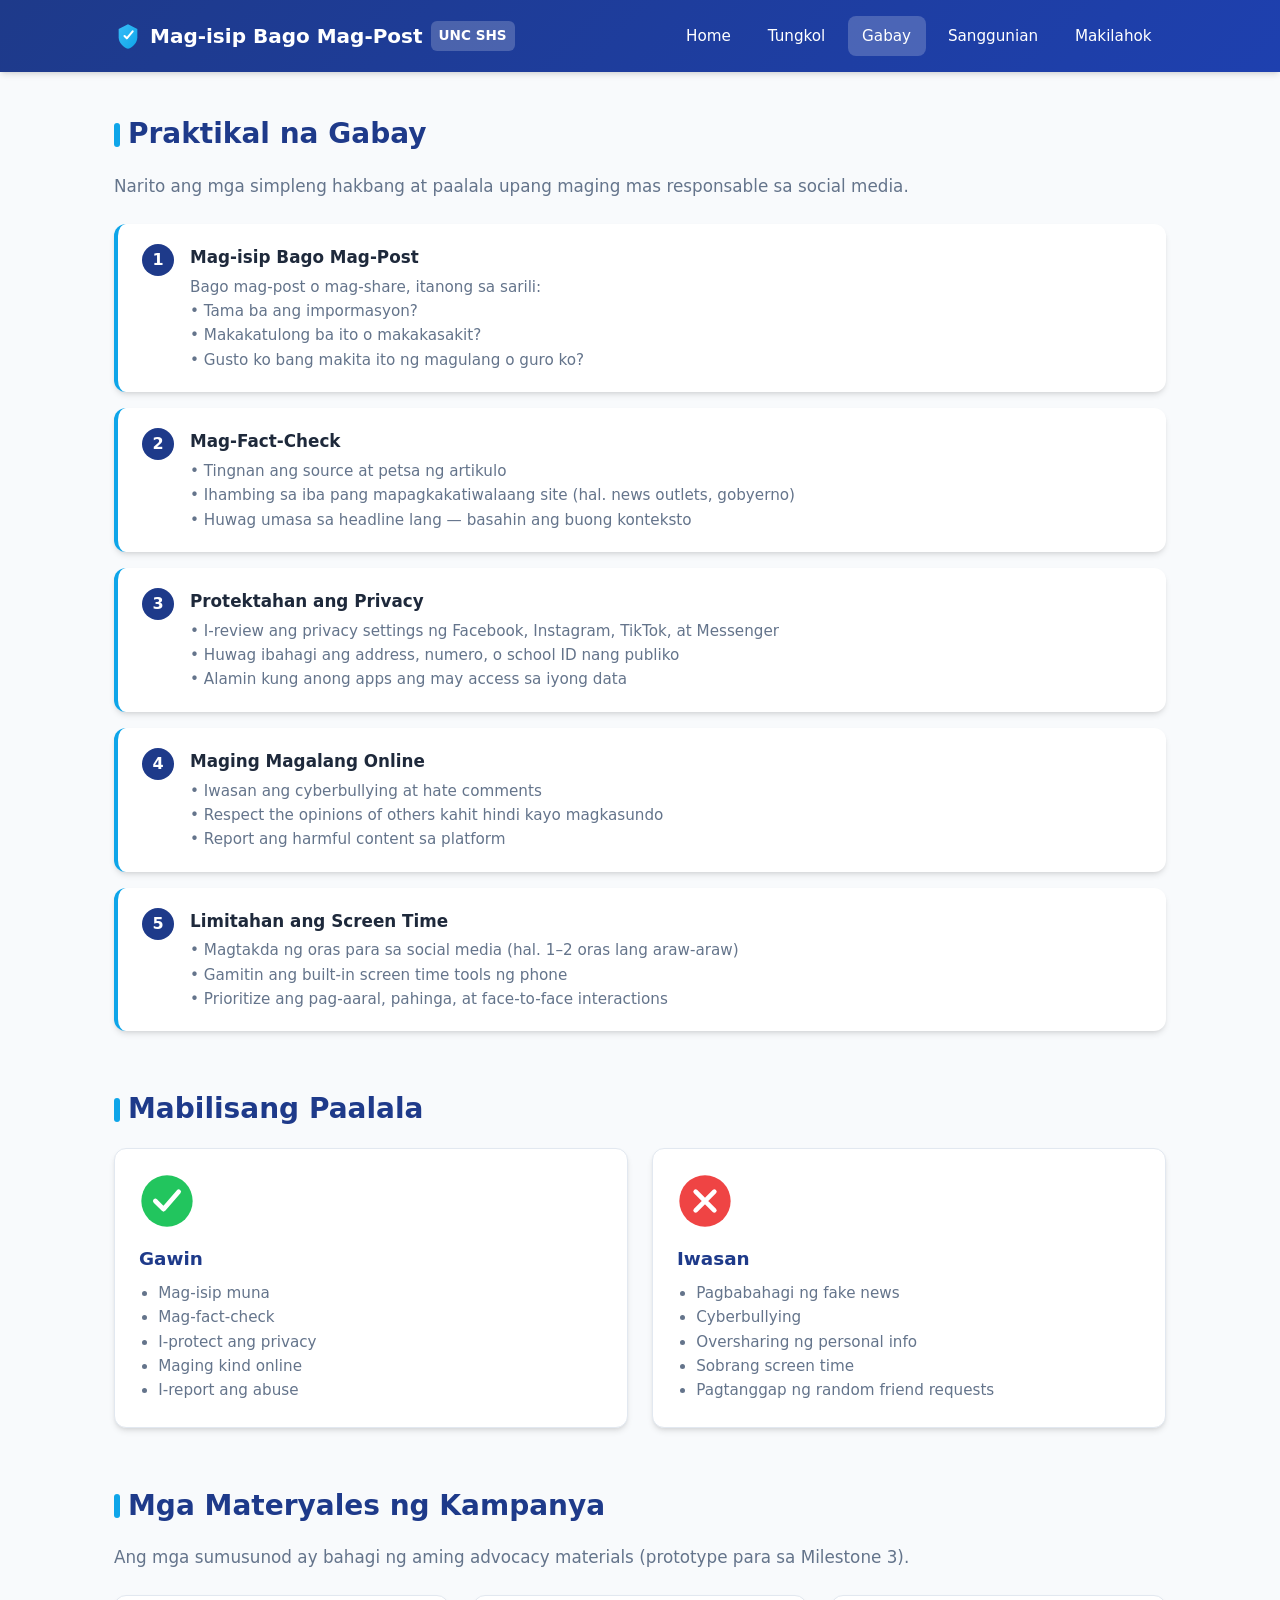
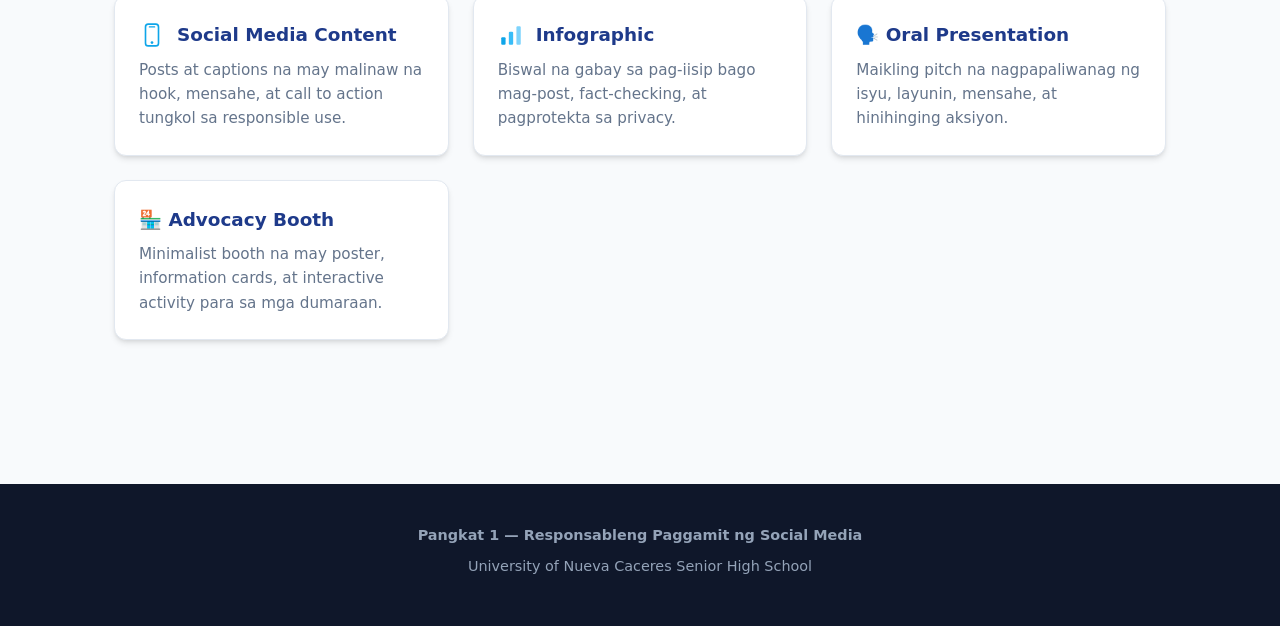
==== guides.html @ c188c76b "Add files via upload" ====
<!DOCTYPE html>
<html lang="tl">
<head>
  <meta charset="UTF-8">
  <meta name="viewport" content="width=device-width, initial-scale=1.0">
  <title>Gabay at Materyales | Mag-isip Bago Mag-Post</title>
  <link rel="stylesheet" href="styles.css">
</head>
<body>
  <header>
    <div class="nav-container">
      <div class="logo">
        <img src="images/logo.svg" alt="" width="28" height="28" class="logo-icon"> Mag-isip Bago Mag-Post
        <span>UNC SHS</span>
      </div>
      <nav>
        <a href="index.html">Home</a>
        <a href="about.html">Tungkol</a>
        <a href="guides.html" class="active">Gabay</a>
        <a href="references.html">Sanggunian</a>
        <a href="join.html">Makilahok</a>
      </nav>
    </div>
  </header>

  <main>
    <section>
      <h2>Praktikal na Gabay</h2>
      <p class="section-intro">
        Narito ang mga simpleng hakbang at paalala upang maging mas responsable sa social media.
      </p>

      <div class="tips-list">
        <div class="tip">
          <div class="tip-number">1</div>
          <div>
            <h3>Mag-isip Bago Mag-Post</h3>
            <p>
              Bago mag-post o mag-share, itanong sa sarili:<br>
              • Tama ba ang impormasyon?<br>
              • Makakatulong ba ito o makakasakit?<br>
              • Gusto ko bang makita ito ng magulang o guro ko?
            </p>
          </div>
        </div>

        <div class="tip">
          <div class="tip-number">2</div>
          <div>
            <h3>Mag-Fact-Check</h3>
            <p>
              • Tingnan ang source at petsa ng artikulo<br>
              • Ihambing sa iba pang mapagkakatiwalaang site (hal. news outlets, gobyerno)<br>
              • Huwag umasa sa headline lang — basahin ang buong konteksto
            </p>
          </div>
        </div>

        <div class="tip">
          <div class="tip-number">3</div>
          <div>
            <h3>Protektahan ang Privacy</h3>
            <p>
              • I-review ang privacy settings ng Facebook, Instagram, TikTok, at Messenger<br>
              • Huwag ibahagi ang address, numero, o school ID nang publiko<br>
              • Alamin kung anong apps ang may access sa iyong data
            </p>
          </div>
        </div>

        <div class="tip">
          <div class="tip-number">4</div>
          <div>
            <h3>Maging Magalang Online</h3>
            <p>
              • Iwasan ang cyberbullying at hate comments<br>
              • Respect the opinions of others kahit hindi kayo magkasundo<br>
              • Report ang harmful content sa platform
            </p>
          </div>
        </div>

        <div class="tip">
          <div class="tip-number">5</div>
          <div>
            <h3>Limitahan ang Screen Time</h3>
            <p>
              • Magtakda ng oras para sa social media (hal. 1–2 oras lang araw-araw)<br>
              • Gamitin ang built-in screen time tools ng phone<br>
              • Prioritize ang pag-aaral, pahinga, at face-to-face interactions
            </p>
          </div>
        </div>
      </div>
    </section>

    <section>
      <h2>Mabilisang Paalala</h2>
      <div class="card-grid">
        <div class="card">
          <div class="card-icon"><img src="images/icons/check.svg" alt="" width="40" height="40"></div>
          <h3>Gawin</h3>
          <ul style="padding-left: 1.2rem; color: var(--text-muted); font-size: 0.95rem;">
            <li>Mag-isip muna</li>
            <li>Mag-fact-check</li>
            <li>I-protect ang privacy</li>
            <li>Maging kind online</li>
            <li>I-report ang abuse</li>
          </ul>
        </div>
        <div class="card">
          <div class="card-icon"><img src="images/icons/cross.svg" alt="" width="40" height="40"></div>
          <h3>Iwasan</h3>
          <ul style="padding-left: 1.2rem; color: var(--text-muted); font-size: 0.95rem;">
            <li>Pagbabahagi ng fake news</li>
            <li>Cyberbullying</li>
            <li>Oversharing ng personal info</li>
            <li>Sobrang screen time</li>
            <li>Pagtanggap ng random friend requests</li>
          </ul>
        </div>
      </div>
    </section>

    <section>
      <h2>Mga Materyales ng Kampanya</h2>
      <p class="section-intro">
        Ang mga sumusunod ay bahagi ng aming advocacy materials (prototype para sa Milestone 3).
      </p>
      <div class="card-grid">
        <div class="card">
          <h3><img src="images/icons/phone.svg" alt="" width="26" height="26" class="inline-icon"> Social Media Content</h3>
          <p>Posts at captions na may malinaw na hook, mensahe, at call to action tungkol sa responsible use.</p>
        </div>
        <div class="card">
          <h3><img src="images/icons/chart.svg" alt="" width="26" height="26" class="inline-icon"> Infographic</h3>
          <p>Biswal na gabay sa pag-iisip bago mag-post, fact-checking, at pagprotekta sa privacy.</p>
        </div>
        <div class="card">
          <h3>🗣️ Oral Presentation</h3>
          <p>Maikling pitch na nagpapaliwanag ng isyu, layunin, mensahe, at hinihinging aksiyon.</p>
        </div>
        <div class="card">
          <h3>🏪 Advocacy Booth</h3>
          <p>Minimalist booth na may poster, information cards, at interactive activity para sa mga dumaraan.</p>
        </div>
      </div>
    </section>
  </main>

  <footer>
    <p><strong>Pangkat 1 — Responsableng Paggamit ng Social Media</strong></p>
    <p>University of Nueva Caceres Senior High School</p>
  </footer>
</body>
</html>
---- styles.css ----
/* ==== SKELETON + REVEAL (auto) ==== */
.skeleton-overlay{
  position:fixed; inset:0; z-index:9999;
  background:#fff;
  padding:1rem 1.5rem;
  overflow:hidden;
  transition:opacity .45s ease, visibility .45s;
}
body.is-loaded .skeleton-overlay{opacity:0;visibility:hidden;pointer-events:none}
body.is-loading{overflow:hidden}

.sk-shimmer{
  background:linear-gradient(90deg,#edf0f4 0%,#f7f9fb 50%,#edf0f4 100%);
  background-size:200% 100%;
  border-radius:6px;
  animation:sk-shimmer 1.5s ease-in-out infinite;
}
@keyframes sk-shimmer{
  0%{background-position:100% 0}
  100%{background-position:-100% 0}
}

.sk-header{display:flex;justify-content:space-between;align-items:center;
  padding:1rem 0;max-width:1100px;margin:0 auto}
.sk-logo{width:220px;height:32px}
.sk-nav{display:flex;gap:1.25rem}
.sk-nav-item{width:70px;height:18px}

.sk-hero{max-width:1100px;margin:6vh auto 0;padding:3rem 0}
.sk-eyebrow{width:200px;height:12px;margin-bottom:1.25rem}
.sk-title{width:70%;height:54px;margin-bottom:.75rem}
.sk-title-short{width:45%}
.sk-text{width:90%;height:14px;margin:1rem 0 .5rem}
.sk-text + .sk-text{width:75%}
.sk-buttons{display:flex;gap:.75rem;margin-top:1.75rem}
.sk-btn{width:160px;height:44px;border-radius:10px}

.sk-cards{display:grid;grid-template-columns:repeat(auto-fit,minmax(240px,1fr));
  gap:1.25rem;max-width:1100px;margin:4rem auto 0}
.sk-card{height:180px;border-radius:14px}

@media (max-width:700px){
  .sk-nav{display:none}
  .sk-title{width:90%;height:40px}
  .sk-title-short{width:65%}
  .sk-btn{width:130px;height:40px}
}

.reveal{opacity:0;transform:translateY(16px);
  transition:opacity .55s ease,transform .55s ease}
.reveal.is-visible{opacity:1;transform:none}

@media (prefers-reduced-motion:reduce){
  .reveal{opacity:1;transform:none;transition:none}
  .sk-shimmer{animation:none}
}
/* ==== /SKELETON + REVEAL ==== *//* Responsible Social Media Campaign - Styles */
:root {
  --primary: #1e3a8a;
  --primary-light: #3b82f6;
  --accent: #0ea5e9;
  --success: #10b981;
  --warning: #f59e0b;
  --danger: #ef4444;
  --bg: #f8fafc;
  --card: #ffffff;
  --text: #1e293b;
  --text-muted: #64748b;
  --border: #e2e8f0;
  --shadow: 0 4px 6px -1px rgb(0 0 0 / 0.1), 0 2px 4px -2px rgb(0 0 0 / 0.1);
  --radius: 12px;
}

* {
  margin: 0;
  padding: 0;
  box-sizing: border-box;
}

body {
  font-family: 'Segoe UI', system-ui, -apple-system, BlinkMacSystemFont, sans-serif;
  background: var(--bg);
  color: var(--text);
  line-height: 1.6;
  min-height: 100vh;
}

/* Header & Nav */
header {
  background: linear-gradient(135deg, var(--primary) 0%, #1e40af 100%);
  color: white;
  padding: 1rem 0;
  position: sticky;
  top: 0;
  z-index: 100;
  box-shadow: var(--shadow);
}

.nav-container {
  max-width: 1100px;
  margin: 0 auto;
  padding: 0 1.5rem;
  display: flex;
  justify-content: space-between;
  align-items: center;
  flex-wrap: wrap;
  gap: 1rem;
}

.logo {
  font-size: 1.25rem;
  font-weight: 700;
  display: flex;
  align-items: center;
  gap: 0.5rem;
}

.logo span {
  background: rgba(255,255,255,0.2);
  padding: 0.25rem 0.5rem;
  border-radius: 6px;
  font-size: 0.85rem;
}
.logo-icon {
  width: 28px;
  height: 28px;
  display: inline-block;
  vertical-align: middle;
  flex-shrink: 0;
}
.inline-icon {
  width: 26px;
  height: 26px;
  display: inline-block;
  vertical-align: middle;
  margin-right: 0.35rem;
  position: relative;
  top: -1px;
}

nav {
  display: flex;
  gap: 0.5rem;
  flex-wrap: wrap;
}

nav a {
  color: white;
  text-decoration: none;
  padding: 0.5rem 0.9rem;
  border-radius: 8px;
  font-size: 0.95rem;
  font-weight: 500;
  transition: background 0.2s;
}

nav a:hover,
nav a.active {
  background: rgba(255,255,255,0.2);
}

/* Hero */
.hero {
  background: linear-gradient(135deg, #1e3a8a 0%, #0ea5e9 100%);
  color: white;
  padding: 4rem 1.5rem;
  text-align: center;
}

.hero-content {
  max-width: 800px;
  margin: 0 auto;
}

.hero h1 {
  font-size: clamp(1.8rem, 5vw, 2.75rem);
  margin-bottom: 1rem;
  line-height: 1.2;
}

.slogan {
  font-size: 1.25rem;
  opacity: 0.95;
  margin-bottom: 1.5rem;
  font-weight: 500;
}

.hero p {
  font-size: 1.1rem;
  opacity: 0.9;
  margin-bottom: 2rem;
  max-width: 600px;
  margin-left: auto;
  margin-right: auto;
}

.cta-buttons {
  display: flex;
  gap: 1rem;
  justify-content: center;
  flex-wrap: wrap;
}

.btn {
  display: inline-block;
  padding: 0.85rem 1.75rem;
  border-radius: 9999px;
  font-weight: 600;
  text-decoration: none;
  transition: transform 0.2s, box-shadow 0.2s;
  border: none;
  cursor: pointer;
  font-size: 1rem;
}

.btn-primary {
  background: white;
  color: var(--primary);
}

.btn-primary:hover {
  transform: translateY(-2px);
  box-shadow: 0 10px 20px rgba(0,0,0,0.15);
}

.btn-outline {
  background: transparent;
  color: white;
  border: 2px solid white;
}

.btn-outline:hover {
  background: rgba(255,255,255,0.15);
}

/* Main content */
main {
  max-width: 1100px;
  margin: 0 auto;
  padding: 2.5rem 1.5rem;
}

section {
  margin-bottom: 3.5rem;
}

h2 {
  font-size: 1.75rem;
  color: var(--primary);
  margin-bottom: 1rem;
  display: flex;
  align-items: center;
  gap: 0.5rem;
}

h2::before {
  content: '';
  width: 6px;
  height: 1.5rem;
  background: var(--accent);
  border-radius: 3px;
}

.section-intro {
  color: var(--text-muted);
  margin-bottom: 1.5rem;
  font-size: 1.05rem;
}

/* Cards */
.card-grid {
  display: grid;
  grid-template-columns: repeat(auto-fit, minmax(280px, 1fr));
  gap: 1.5rem;
}

.card {
  background: var(--card);
  border-radius: var(--radius);
  padding: 1.5rem;
  box-shadow: var(--shadow);
  border: 1px solid var(--border);
  transition: transform 0.2s, box-shadow 0.2s;
}

.card:hover {
  transform: translateY(-4px);
  box-shadow: 0 12px 24px -8px rgb(0 0 0 / 0.15);
}

.card-icon {
  margin-bottom: 0.9rem;
  display: flex;
  align-items: center;
  justify-content: flex-start;
}
.card-icon img {
  width: 56px;
  height: 56px;
  display: block;
}

.card h3 {
  font-size: 1.15rem;
  margin-bottom: 0.5rem;
  color: var(--primary);
}

.card p {
  color: var(--text-muted);
  font-size: 0.95rem;
}

/* Steps / Tips */
.tips-list {
  display: grid;
  gap: 1rem;
}

.tip {
  background: var(--card);
  border-radius: var(--radius);
  padding: 1.25rem 1.5rem;
  display: flex;
  gap: 1rem;
  align-items: flex-start;
  box-shadow: var(--shadow);
  border-left: 4px solid var(--accent);
}

.tip-number {
  background: var(--primary);
  color: white;
  width: 2rem;
  height: 2rem;
  border-radius: 50%;
  display: flex;
  align-items: center;
  justify-content: center;
  font-weight: 700;
  flex-shrink: 0;
}
.tip-icon {
  flex-shrink: 0;
  width: 48px;
  height: 48px;
  display: flex;
  align-items: center;
  justify-content: center;
}
.tip-icon img {
  width: 48px;
  height: 48px;
  display: block;
}

.tip h3 {
  font-size: 1.05rem;
  margin-bottom: 0.25rem;
}

.tip p {
  color: var(--text-muted);
  font-size: 0.95rem;
}

/* CTA Box */
.cta-box {
  background: linear-gradient(135deg, #1e3a8a 0%, #0ea5e9 100%);
  color: white;
  border-radius: var(--radius);
  padding: 2.5rem;
  text-align: center;
  margin: 2rem 0;
}

.cta-box h2 {
  color: white;
  justify-content: center;
}

.cta-box h2::before {
  display: none;
}

.cta-box p {
  opacity: 0.95;
  margin-bottom: 1.5rem;
  max-width: 500px;
  margin-left: auto;
  margin-right: auto;
}

/* About section specifics */
.about-grid {
  display: grid;
  grid-template-columns: 1fr 1fr;
  gap: 1.5rem;
}

@media (max-width: 700px) {
  .about-grid {
    grid-template-columns: 1fr;
  }
}

.info-box {
  background: var(--card);
  border-radius: var(--radius);
  padding: 1.5rem;
  box-shadow: var(--shadow);
  border: 1px solid var(--border);
}

.info-box h3 {
  color: var(--primary);
  margin-bottom: 0.75rem;
  font-size: 1.1rem;
}

.info-box ul {
  padding-left: 1.25rem;
  color: var(--text-muted);
}

.info-box li {
  margin-bottom: 0.4rem;
}

/* References */
.ref-list {
  display: grid;
  gap: 1rem;
}

.ref-item {
  background: var(--card);
  border-radius: var(--radius);
  padding: 1.25rem 1.5rem;
  box-shadow: var(--shadow);
  border: 1px solid var(--border);
}

.ref-item h3 {
  font-size: 1rem;
  color: var(--primary);
  margin-bottom: 0.35rem;
}

.ref-item p {
  font-size: 0.9rem;
  color: var(--text-muted);
  margin-bottom: 0.5rem;
}

.ref-item a {
  color: var(--accent);
  font-size: 0.9rem;
  word-break: break-all;
}

/* Pledge / Join */
.pledge-form {
  background: var(--card);
  border-radius: var(--radius);
  padding: 2rem;
  box-shadow: var(--shadow);
  max-width: 500px;
  margin: 0 auto;
  border: 1px solid var(--border);
}

.pledge-form label {
  display: block;
  font-weight: 600;
  margin-bottom: 0.5rem;
  color: var(--primary);
}

.pledge-form input[type="text"],
.pledge-form select {
  width: 100%;
  padding: 0.75rem 1rem;
  border: 1px solid var(--border);
  border-radius: 8px;
  font-size: 1rem;
  margin-bottom: 1.25rem;
}

.pledge-form .checkbox-group {
  margin-bottom: 1.25rem;
}

.pledge-form .checkbox-group label {
  font-weight: 400;
  display: flex;
  align-items: flex-start;
  gap: 0.5rem;
  margin-bottom: 0.5rem;
  cursor: pointer;
}

.pledge-form button {
  width: 100%;
  background: var(--primary);
  color: white;
  padding: 0.9rem;
  border: none;
  border-radius: 8px;
  font-size: 1rem;
  font-weight: 600;
  cursor: pointer;
  transition: background 0.2s;
}

.pledge-form button:hover {
  background: #1e40af;
}

.success-msg {
  background: #d1fae5;
  color: #065f46;
  padding: 1.25rem;
  border-radius: 8px;
  text-align: center;
  margin-top: 1rem;
  font-weight: 500;
  border: 1px solid #a7f3d0;
}
.success-msg[hidden] {
  display: none !important;
}

/* Footer */
footer {
  background: #0f172a;
  color: #94a3b8;
  padding: 2.5rem 1.5rem;
  text-align: center;
  margin-top: 3rem;
}

footer a {
  color: #38bdf8;
  text-decoration: none;
}

footer p {
  margin-bottom: 0.5rem;
  font-size: 0.9rem;
}

.team {
  margin-top: 1rem;
  font-size: 0.85rem;
  opacity: 0.8;
}

/* Responsive */
@media (max-width: 600px) {
  .hero {
    padding: 3rem 1rem;
  }
  nav {
    width: 100%;
    justify-content: center;
  }
  .cta-buttons {
    flex-direction: column;
    align-items: center;
  }
  .btn {
    width: 100%;
    max-width: 280px;
    text-align: center;
  }
}

/* ==== HERO CAROUSEL (auto) ==== */
.hero{
  position:relative;
  isolation:isolate;
  overflow:hidden;
  display:flex;
  align-items:flex-end;
  min-height:min(86vh,700px);
  padding:0;
  margin:0;
  background:#0b2a4a;
  color:#fff;
  text-align:left;
}
.hero .hero-bg{
  position:absolute;
  inset:0;
  z-index:-1;
  opacity:0;
  transition:opacity .9s ease;
  background-size:cover;
  background-position:center;
}
.hero .hero-bg.is-active{opacity:1}
.hero .hero-bg:nth-child(1){background-image:url("images/hero-think.svg"),linear-gradient(135deg,#062a4a 0%,#12708a 55%,#2ec4b6 100%)}
.hero .hero-bg:nth-child(2){background-image:url("images/hero-verify.svg"),linear-gradient(135deg,#2b1055 0%,#8e2b6b 55%,#ff8a5b 100%)}
.hero .hero-bg:nth-child(3){background-image:url("images/hero-privacy.svg"),linear-gradient(135deg,#0f2027 0%,#203a43 55%,#2c5364 100%)}
.hero .hero-bg::after{
  content:"";
  position:absolute;
  inset:0;
  background:linear-gradient(90deg,rgba(4,16,30,.88) 0%,rgba(4,16,30,.70) 42%,rgba(4,16,30,.38) 100%);
}
.hero .hero-inner{
  position:relative;
  width:100%;
  display:grid;
  grid-template-columns:minmax(0,1fr) auto;
  align-items:end;
  gap:2rem;
  padding:clamp(4rem,10vw,7rem) 1.5rem clamp(2rem,4vw,3rem);
}
.hero .hero-copy{display:grid}
.hero .hero-slide{
  grid-area:1/1;
  max-width:46rem;
  opacity:0;
  visibility:hidden;
  transform:translateY(14px);
  transition:opacity .6s ease,transform .6s ease,visibility .6s;
}
.hero .hero-slide.active{opacity:1;visibility:visible;transform:none}
.hero .hero-slide h1{
  margin:.4rem 0 1rem;
  font-size:clamp(2.2rem,6vw,4.2rem);
  line-height:1.05;
  color:#fff;
}
.hero .hero-slide p{max-width:38rem;margin:0 0 1.6rem;color:rgba(255,255,255,.9)}
.hero .eyebrow{
  display:inline-block;
  font-size:.8rem;
  letter-spacing:.14em;
  text-transform:uppercase;
  color:#8fe3d2;
  font-weight:700;
}
.hero .hero-actions{display:flex;flex-wrap:wrap;gap:.75rem}
.hero .btn-outline{border-color:rgba(255,255,255,.55);color:#fff}
.hero .btn-outline:hover{background:rgba(255,255,255,.14);color:#fff}
.hero .hero-next{
  display:flex;
  align-items:center;
  gap:1rem;
  padding:.9rem 1rem;
  border:1px solid rgba(255,255,255,.25);
  border-radius:14px;
  background:rgba(6,22,40,.42);
  backdrop-filter:blur(6px);
  font-size:.9rem;
}
.hero .hero-next-text{color:rgba(255,255,255,.92);max-width:16rem}
.hero .hero-next-text strong{color:#8fe3d2;font-size:.72rem;letter-spacing:.12em;text-transform:uppercase}
.hero .hero-nav{display:flex;gap:.5rem}
.hero .hero-cycle{
  width:2.5rem;height:2.5rem;
  border-radius:999px;
  border:1px solid rgba(255,255,255,.45);
  background:transparent;
  color:#fff;
  font-size:1rem;
  line-height:1;
  cursor:pointer;
  transition:background .2s ease,transform .2s ease;
}
.hero .hero-cycle:hover{background:rgba(255,255,255,.18)}
.hero .hero-cycle:active{transform:scale(.94)}
.hero .hero-cycle:focus-visible{outline:2px solid #8fe3d2;outline-offset:3px}
@media (max-width:820px){
  .hero .hero-inner{grid-template-columns:1fr;align-items:start}
  .hero .hero-next{justify-self:start}
}
@media (prefers-reduced-motion:reduce){
  .hero .hero-slide,.hero .hero-bg{transition:none}
}
/* ==== /HERO CAROUSEL ==== */
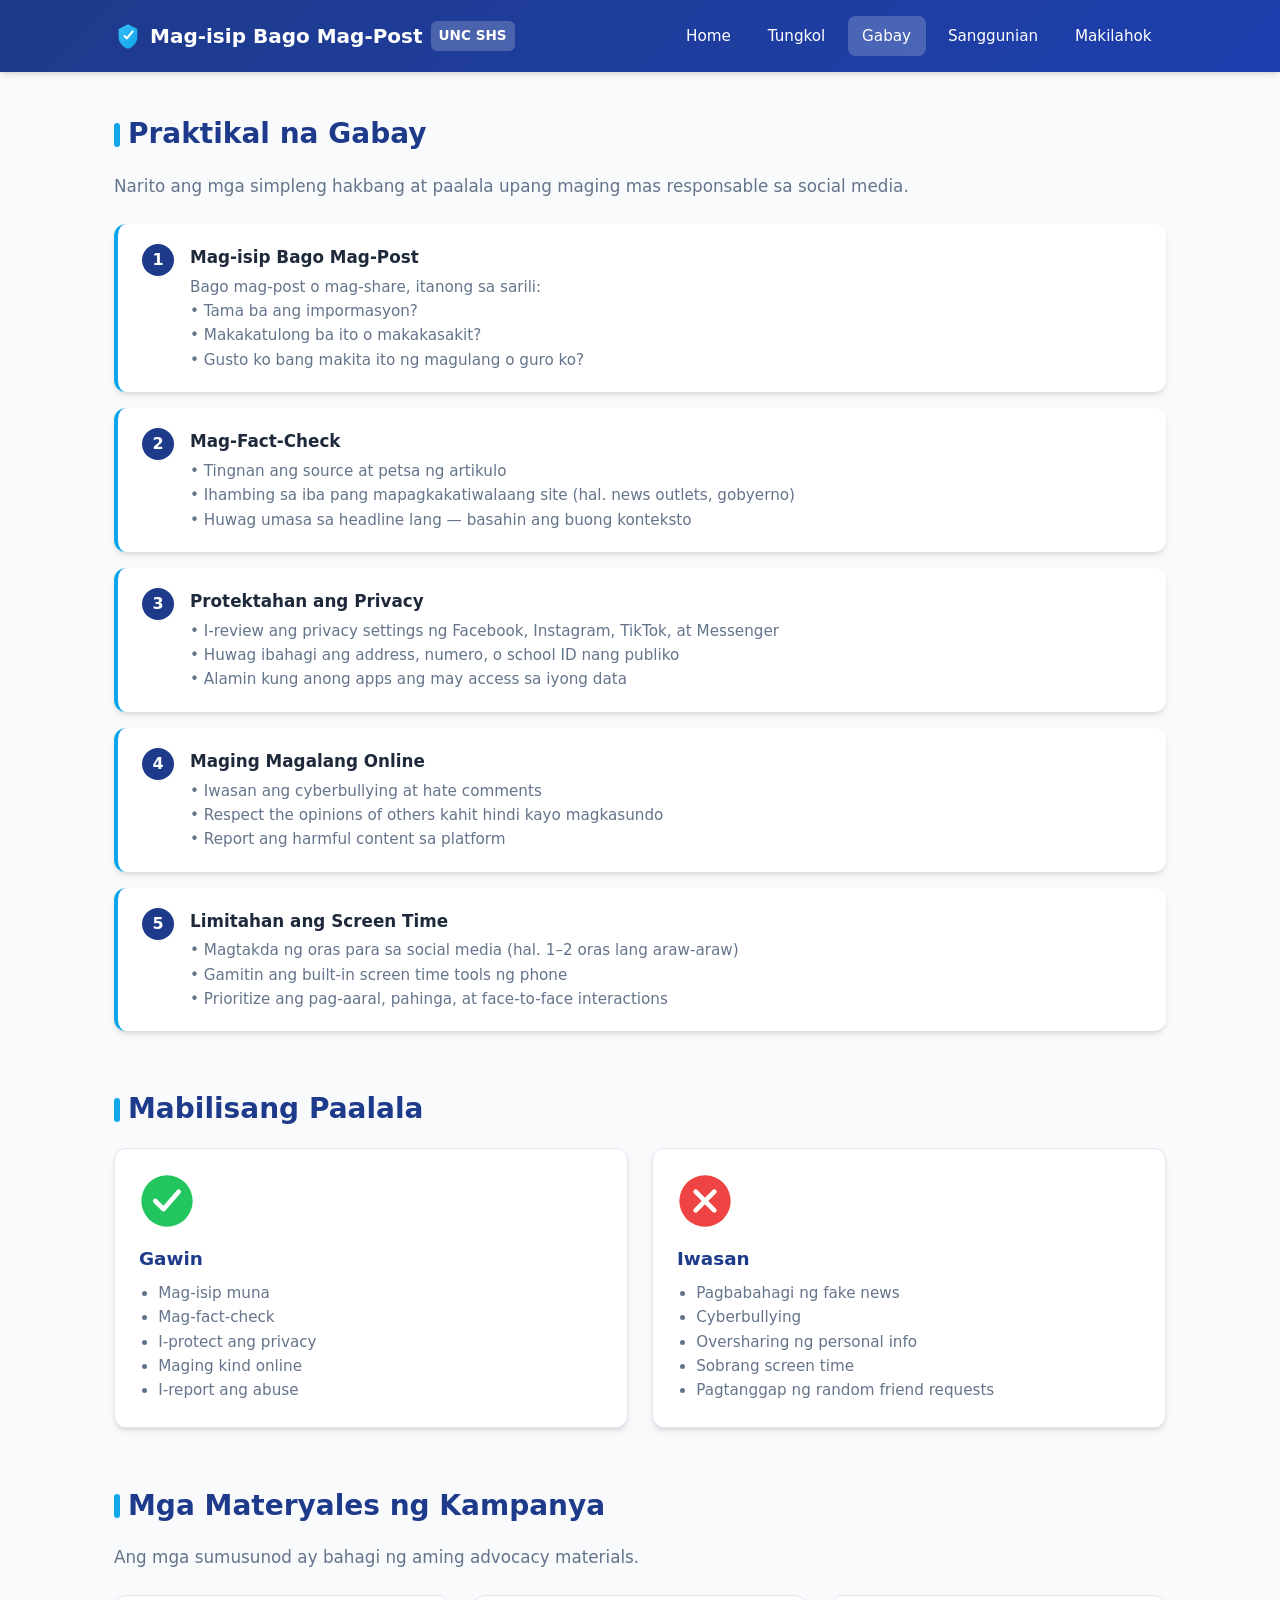
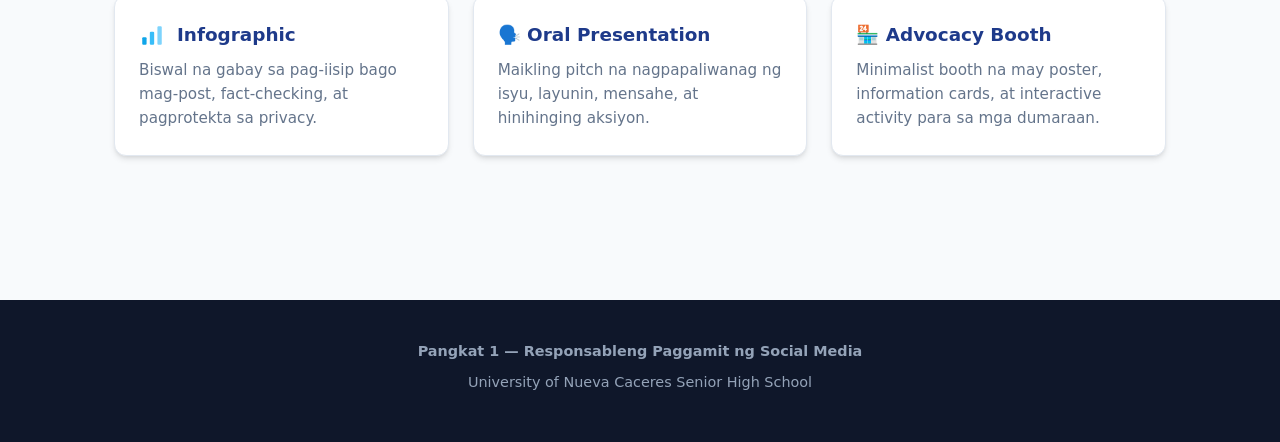
==== commit 2b0c47b2: "Update guides.html" ====
--- a/guides.html
+++ b/guides.html
@@ -125,13 +125,9 @@
     <section>
       <h2>Mga Materyales ng Kampanya</h2>
       <p class="section-intro">
-        Ang mga sumusunod ay bahagi ng aming advocacy materials (prototype para sa Milestone 3).
+        Ang mga sumusunod ay bahagi ng aming advocacy materials.
       </p>
       <div class="card-grid">
-        <div class="card">
-          <h3><img src="images/icons/phone.svg" alt="" width="26" height="26" class="inline-icon"> Social Media Content</h3>
-          <p>Posts at captions na may malinaw na hook, mensahe, at call to action tungkol sa responsible use.</p>
-        </div>
         <div class="card">
           <h3><img src="images/icons/chart.svg" alt="" width="26" height="26" class="inline-icon"> Infographic</h3>
           <p>Biswal na gabay sa pag-iisip bago mag-post, fact-checking, at pagprotekta sa privacy.</p>
